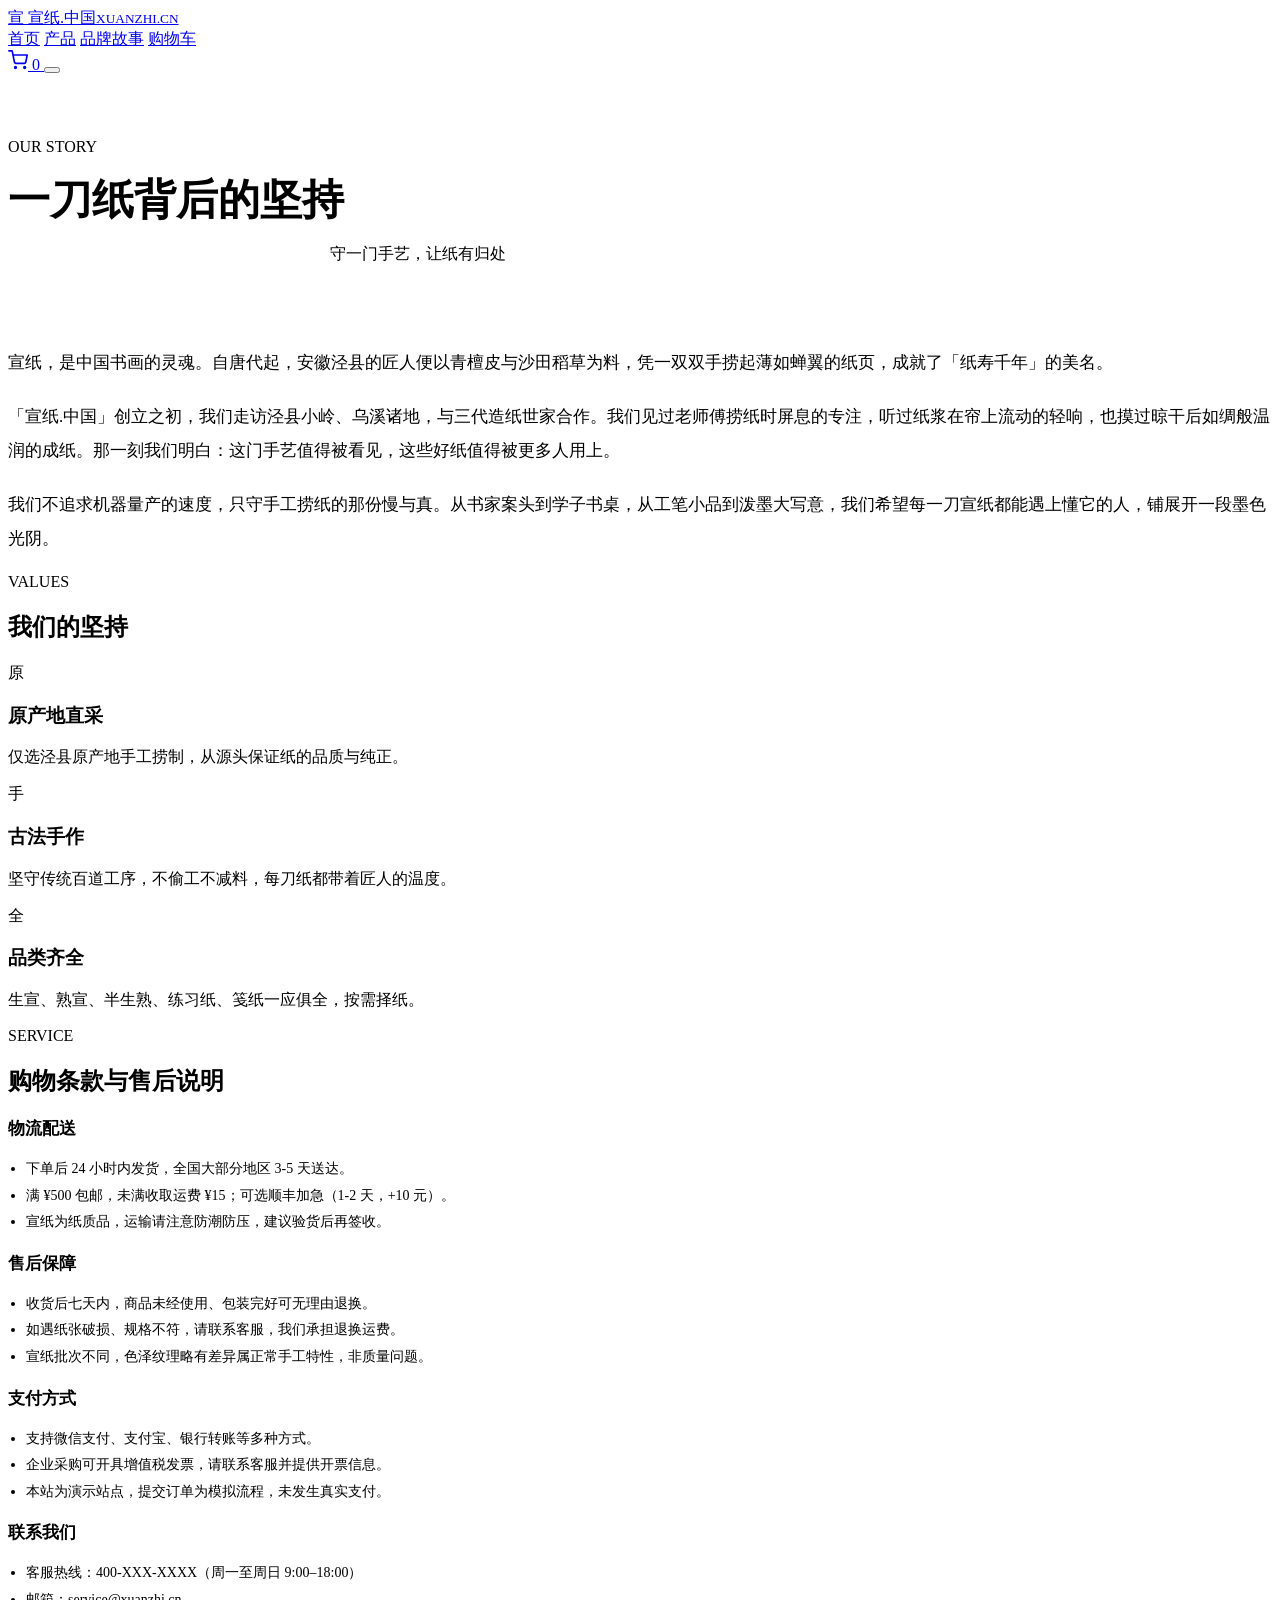
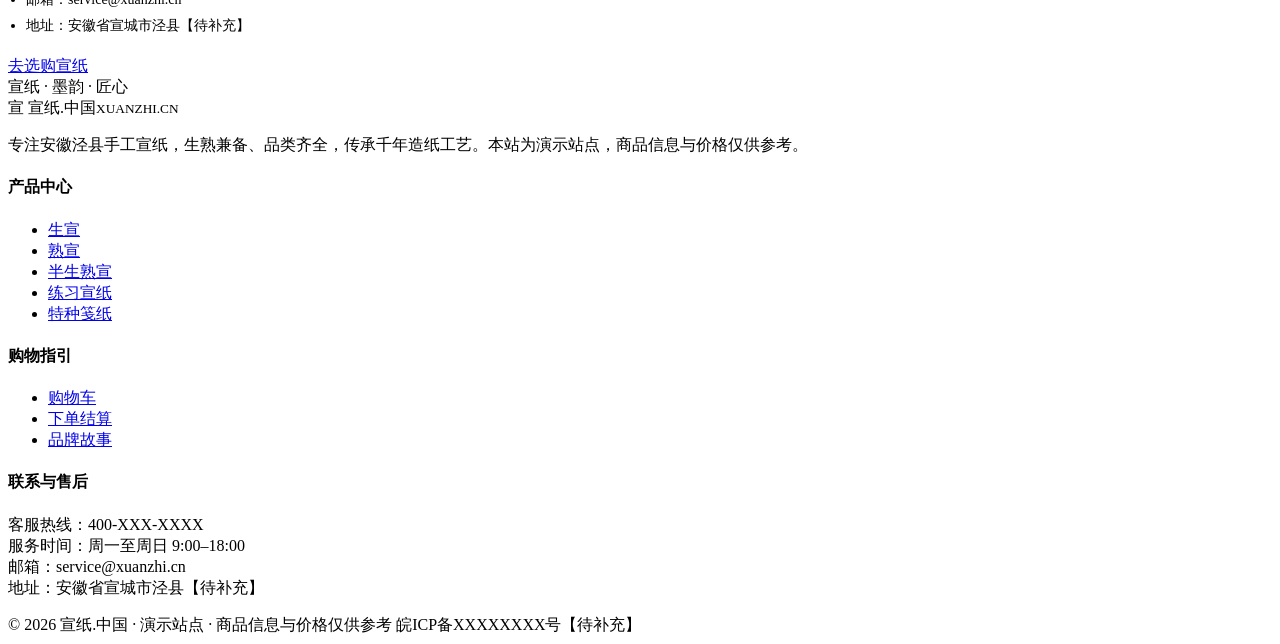
==== about.html @ 1fc40a0f "宣纸.中国：传统中式宣纸电商站点" ====
<!DOCTYPE html>
<html lang="zh-CN">
<head>
  <meta charset="UTF-8">
  <meta name="viewport" content="width=device-width, initial-scale=1.0">
  <title>品牌故事 — 千年纸韵 · 泾县原产 | 宣纸.中国</title>
  <meta name="description" content="宣纸.中国品牌故事：源自安徽泾县千年造纸工艺，守一门手艺，让纸有归处，为书画爱好者与专业书家提供优质手工宣纸。">
  <link rel="icon" href="data:image/svg+xml,%3Csvg xmlns='http://www.w3.org/2000/svg' viewBox='0 0 32 32'%3E%3Crect width='32' height='32' rx='6' fill='%239a2018'/%3E%3Ctext x='16' y='23' font-family='serif' font-size='20' fill='white' text-anchor='middle'%3E宣%3C/text%3E%3C/svg%3E">
  <link rel="stylesheet" href="assets/css/style.css">
  <link rel="stylesheet" href="assets/css/pages.css">
</head>
<body>
  <header class="site-header">
    <div class="wrap nav">
      <a href="index.html" class="brand" aria-label="宣纸.中国 首页">
        <span class="brand__seal">宣</span>
        <span class="brand__name">宣纸.中国<small>XUANZHI.CN</small></span>
      </a>
      <nav class="nav__links" id="navLinks" aria-label="主导航">
        <a href="index.html">首页</a>
        <a href="products.html">产品</a>
        <a href="about.html" class="active">品牌故事</a>
        <a href="cart.html">购物车</a>
      </nav>
      <div class="nav__actions">
        <a href="cart.html" class="cart-btn" aria-label="购物车">
          <svg width="20" height="20" viewBox="0 0 24 24" fill="none" stroke="currentColor" stroke-width="2" stroke-linecap="round" stroke-linejoin="round"><circle cx="9" cy="21" r="1"/><circle cx="20" cy="21" r="1"/><path d="M1 1h4l2.68 13.39a2 2 0 0 0 2 1.61h9.72a2 2 0 0 0 2-1.61L23 6H6"/></svg>
          <span class="cart-count" data-cart-count data-zero="true">0</span>
        </a>
        <button class="nav-toggle" id="navToggle" aria-label="展开菜单" aria-expanded="false"><span></span><span></span><span></span></button>
      </div>
    </div>
  </header>

  <main>
    <!-- Hero -->
    <section class="hero" style="padding:64px 0;">
      <div class="wrap">
        <div class="center">
          <span class="eyebrow">OUR STORY</span>
          <h1 style="font-size:clamp(28px,4vw,42px);margin:16px 0;">一刀纸背后的<span class="accent">坚持</span></h1>
          <p class="muted" style="max-width:620px;margin:0 auto;">守一门手艺，让纸有归处</p>
        </div>
      </div>
    </section>

    <!-- 品牌叙事 -->
    <section class="section">
      <div class="wrap-narrow">
        <div class="rv">
          <p style="font-size:17px;line-height:2;color:var(--ink);">宣纸，是中国书画的灵魂。自唐代起，安徽泾县的匠人便以青檀皮与沙田稻草为料，凭一双双手捞起薄如蝉翼的纸页，成就了「纸寿千年」的美名。</p>
          <p style="font-size:17px;line-height:2;color:var(--ink);margin-top:20px;">「宣纸.中国」创立之初，我们走访泾县小岭、乌溪诸地，与三代造纸世家合作。我们见过老师傅捞纸时屏息的专注，听过纸浆在帘上流动的轻响，也摸过晾干后如绸般温润的成纸。那一刻我们明白：这门手艺值得被看见，这些好纸值得被更多人用上。</p>
          <p style="font-size:17px;line-height:2;color:var(--ink);margin-top:20px;">我们不追求机器量产的速度，只守手工捞纸的那份慢与真。从书家案头到学子书桌，从工笔小品到泼墨大写意，我们希望每一刀宣纸都能遇上懂它的人，铺展开一段墨色光阴。</p>
        </div>
      </div>
    </section>

    <!-- 价值主张 -->
    <section class="section section--alt">
      <div class="wrap">
        <div class="sec-head rv">
          <div class="eyebrow">VALUES</div>
          <h2>我们的坚持</h2>
        </div>
        <div class="culture-grid">
          <div class="culture-card rv">
            <div class="culture-card__icon">原</div>
            <h3>原产地直采</h3>
            <p>仅选泾县原产地手工捞制，从源头保证纸的品质与纯正。</p>
          </div>
          <div class="culture-card rv">
            <div class="culture-card__icon">手</div>
            <h3>古法手作</h3>
            <p>坚守传统百道工序，不偷工不减料，每刀纸都带着匠人的温度。</p>
          </div>
          <div class="culture-card rv">
            <div class="culture-card__icon">全</div>
            <h3>品类齐全</h3>
            <p>生宣、熟宣、半生熟、练习纸、笺纸一应俱全，按需择纸。</p>
          </div>
        </div>
      </div>
    </section>

    <!-- 购物条款与售后说明 -->
    <section class="section">
      <div class="wrap">
        <div class="sec-head rv">
          <div class="eyebrow">SERVICE</div>
          <h2>购物条款与售后说明</h2>
        </div>
        <div class="grid" style="grid-template-columns:1fr 1fr;">
          <div class="checkout-section rv">
            <h2 style="font-size:17px;">物流配送</h2>
            <ul style="padding-left:18px;">
              <li style="list-style:disc;font-size:14px;line-height:1.9;">下单后 24 小时内发货，全国大部分地区 3-5 天送达。</li>
              <li style="list-style:disc;font-size:14px;line-height:1.9;">满 ¥500 包邮，未满收取运费 ¥15；可选顺丰加急（1-2 天，+10 元）。</li>
              <li style="list-style:disc;font-size:14px;line-height:1.9;">宣纸为纸质品，运输请注意防潮防压，建议验货后再签收。</li>
            </ul>
          </div>
          <div class="checkout-section rv">
            <h2 style="font-size:17px;">售后保障</h2>
            <ul style="padding-left:18px;">
              <li style="list-style:disc;font-size:14px;line-height:1.9;">收货后七天内，商品未经使用、包装完好可无理由退换。</li>
              <li style="list-style:disc;font-size:14px;line-height:1.9;">如遇纸张破损、规格不符，请联系客服，我们承担退换运费。</li>
              <li style="list-style:disc;font-size:14px;line-height:1.9;">宣纸批次不同，色泽纹理略有差异属正常手工特性，非质量问题。</li>
            </ul>
          </div>
          <div class="checkout-section rv">
            <h2 style="font-size:17px;">支付方式</h2>
            <ul style="padding-left:18px;">
              <li style="list-style:disc;font-size:14px;line-height:1.9;">支持微信支付、支付宝、银行转账等多种方式。</li>
              <li style="list-style:disc;font-size:14px;line-height:1.9;">企业采购可开具增值税发票，请联系客服并提供开票信息。</li>
              <li style="list-style:disc;font-size:14px;line-height:1.9;">本站为演示站点，提交订单为模拟流程，未发生真实支付。</li>
            </ul>
          </div>
          <div class="checkout-section rv">
            <h2 style="font-size:17px;">联系我们</h2>
            <ul style="padding-left:18px;">
              <li style="list-style:disc;font-size:14px;line-height:1.9;">客服热线：400-XXX-XXXX（周一至周日 9:00–18:00）</li>
              <li style="list-style:disc;font-size:14px;line-height:1.9;">邮箱：service@xuanzhi.cn</li>
              <li style="list-style:disc;font-size:14px;line-height:1.9;">地址：安徽省宣城市泾县【待补充】</li>
            </ul>
          </div>
        </div>
        <div class="text-center mt-32">
          <a href="products.html" class="btn btn--primary btn--lg">去选购宣纸</a>
        </div>
      </div>
    </section>
  </main>

  <footer class="site-footer">
    <div class="wrap">
      <div class="footer-rule"><span>宣纸 · 墨韵 · 匠心</span></div>
      <div class="footer-grid">
        <div class="footer-brand">
          <div class="brand">
            <span class="brand__seal">宣</span>
            <span class="brand__name">宣纸.中国<small>XUANZHI.CN</small></span>
          </div>
          <p>专注安徽泾县手工宣纸，生熟兼备、品类齐全，传承千年造纸工艺。本站为演示站点，商品信息与价格仅供参考。</p>
        </div>
        <div class="footer-col">
          <h4>产品中心</h4>
          <ul>
            <li><a href="products.html?cat=sheng">生宣</a></li>
            <li><a href="products.html?cat=shu">熟宣</a></li>
            <li><a href="products.html?cat=bansheng">半生熟宣</a></li>
            <li><a href="products.html?cat=lianxi">练习宣纸</a></li>
            <li><a href="products.html?cat=jian">特种笺纸</a></li>
          </ul>
        </div>
        <div class="footer-col">
          <h4>购物指引</h4>
          <ul>
            <li><a href="cart.html">购物车</a></li>
            <li><a href="checkout.html">下单结算</a></li>
            <li><a href="about.html">品牌故事</a></li>
          </ul>
        </div>
        <div class="footer-col">
          <h4>联系与售后</h4>
          <p>客服热线：400-XXX-XXXX<br>服务时间：周一至周日 9:00–18:00<br>邮箱：service@xuanzhi.cn<br>地址：安徽省宣城市泾县【待补充】</p>
        </div>
      </div>
      <div class="footer-bottom">
        <span>© 2026 宣纸.中国 · 演示站点 · 商品信息与价格仅供参考</span>
        <span class="seal-footer">皖ICP备XXXXXXXX号【待补充】</span>
      </div>
    </div>
  </footer>

  <script src="assets/js/data.js"></script>
  <script src="assets/js/cart.js"></script>
  <script src="assets/js/app.js"></script>
</body>
</html>
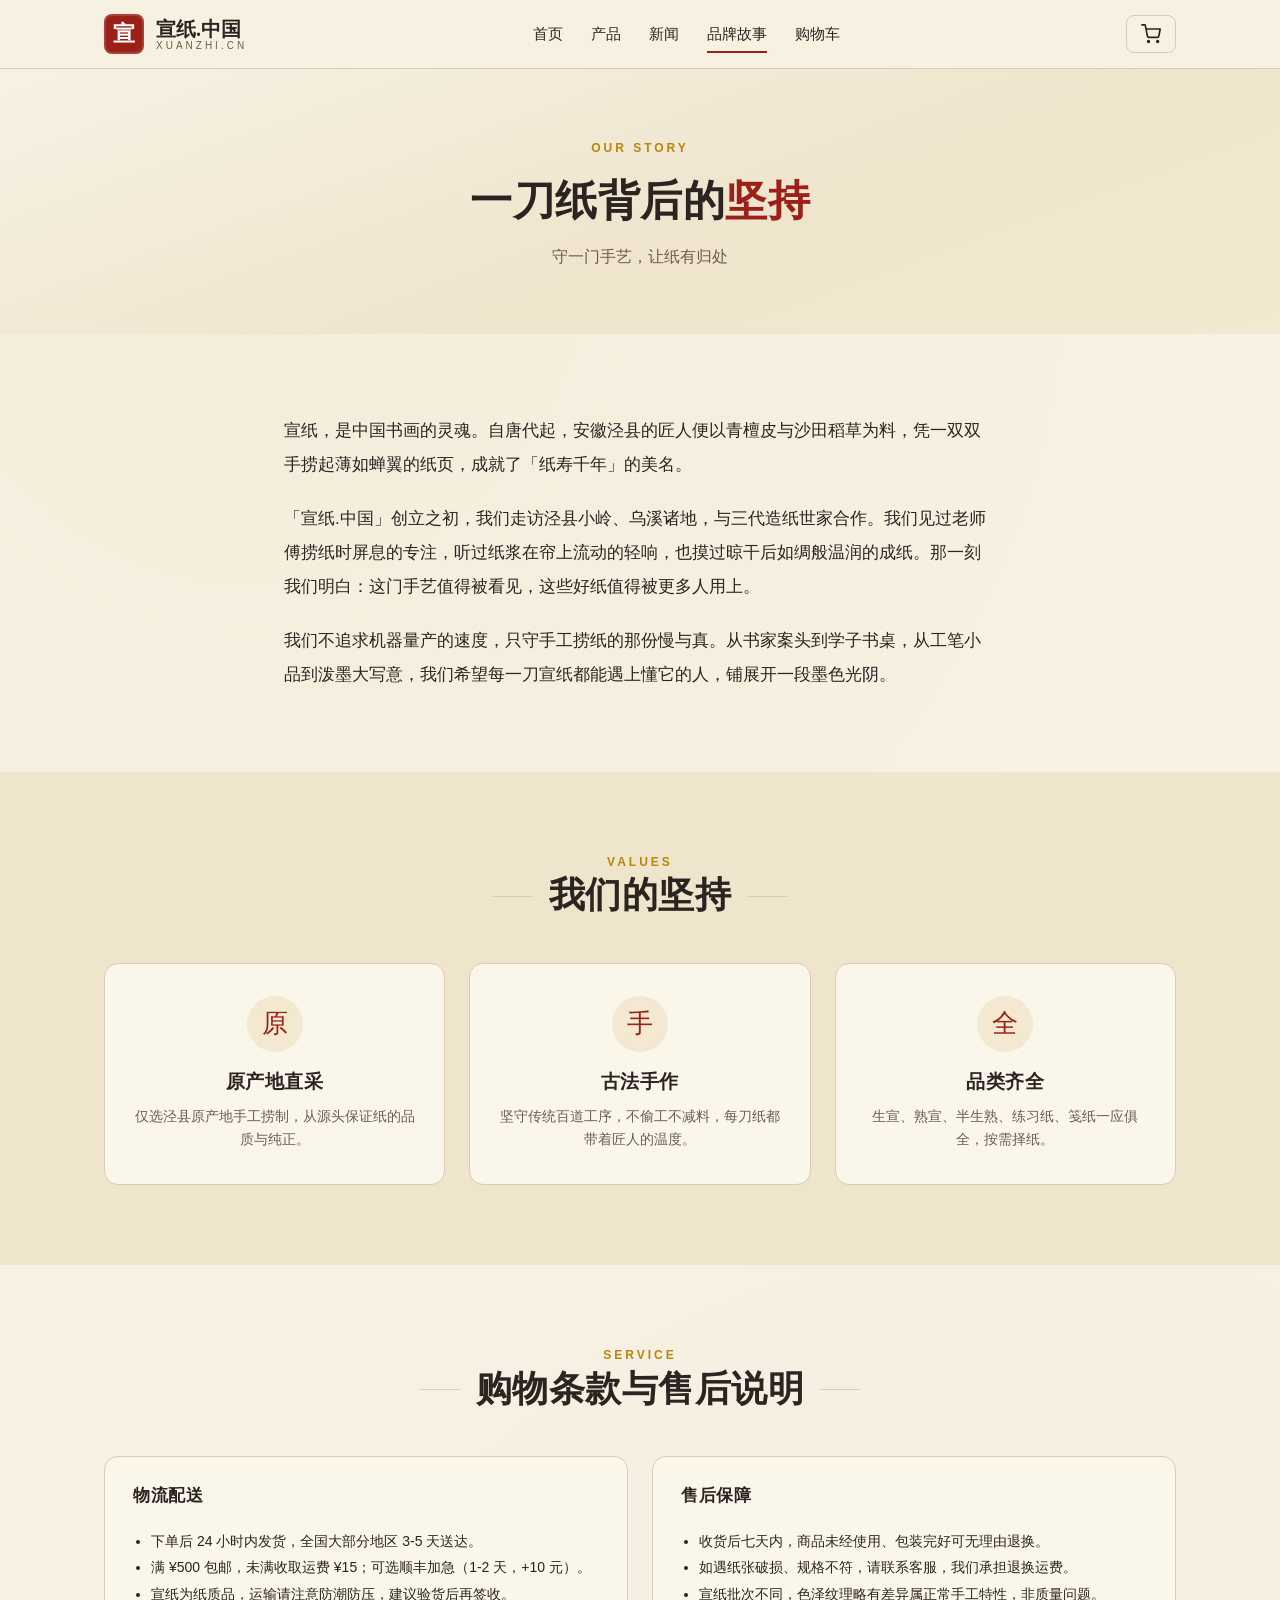
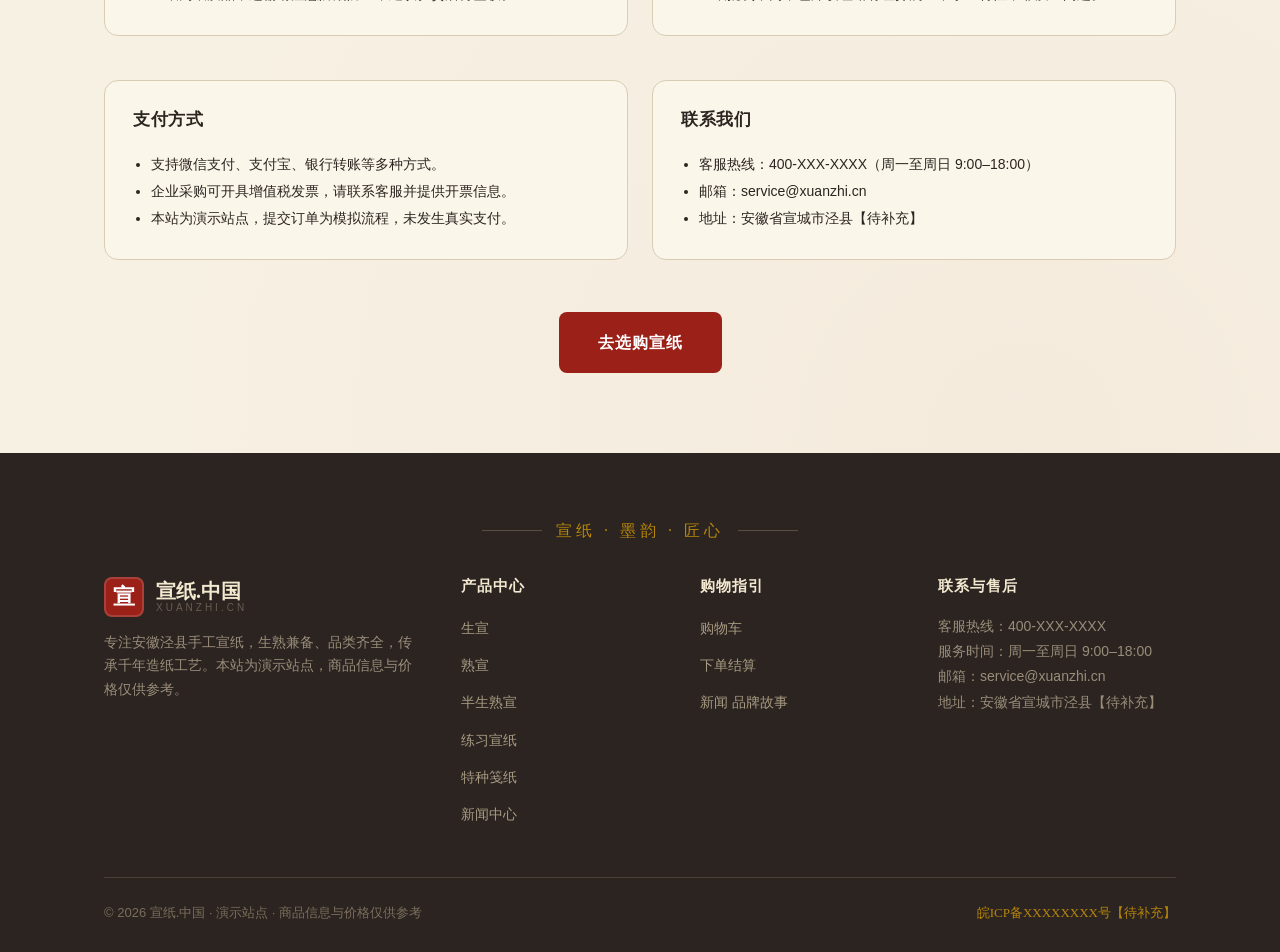
==== commit c71bd6e8: "宣纸.中国：传统中式宣纸电商站点" ====
--- a/about.html
+++ b/about.html
@@ -1,178 +1,181 @@
-<!DOCTYPE html>
-<html lang="zh-CN">
-<head>
-  <meta charset="UTF-8">
-  <meta name="viewport" content="width=device-width, initial-scale=1.0">
-  <title>品牌故事 — 千年纸韵 · 泾县原产 | 宣纸.中国</title>
-  <meta name="description" content="宣纸.中国品牌故事：源自安徽泾县千年造纸工艺，守一门手艺，让纸有归处，为书画爱好者与专业书家提供优质手工宣纸。">
-  <link rel="icon" href="data:image/svg+xml,%3Csvg xmlns='http://www.w3.org/2000/svg' viewBox='0 0 32 32'%3E%3Crect width='32' height='32' rx='6' fill='%239a2018'/%3E%3Ctext x='16' y='23' font-family='serif' font-size='20' fill='white' text-anchor='middle'%3E宣%3C/text%3E%3C/svg%3E">
-  <link rel="stylesheet" href="assets/css/style.css">
-  <link rel="stylesheet" href="assets/css/pages.css">
-</head>
-<body>
-  <header class="site-header">
-    <div class="wrap nav">
-      <a href="index.html" class="brand" aria-label="宣纸.中国 首页">
-        <span class="brand__seal">宣</span>
-        <span class="brand__name">宣纸.中国<small>XUANZHI.CN</small></span>
-      </a>
-      <nav class="nav__links" id="navLinks" aria-label="主导航">
-        <a href="index.html">首页</a>
-        <a href="products.html">产品</a>
-        <a href="about.html" class="active">品牌故事</a>
-        <a href="cart.html">购物车</a>
-      </nav>
-      <div class="nav__actions">
-        <a href="cart.html" class="cart-btn" aria-label="购物车">
-          <svg width="20" height="20" viewBox="0 0 24 24" fill="none" stroke="currentColor" stroke-width="2" stroke-linecap="round" stroke-linejoin="round"><circle cx="9" cy="21" r="1"/><circle cx="20" cy="21" r="1"/><path d="M1 1h4l2.68 13.39a2 2 0 0 0 2 1.61h9.72a2 2 0 0 0 2-1.61L23 6H6"/></svg>
-          <span class="cart-count" data-cart-count data-zero="true">0</span>
-        </a>
-        <button class="nav-toggle" id="navToggle" aria-label="展开菜单" aria-expanded="false"><span></span><span></span><span></span></button>
-      </div>
-    </div>
-  </header>
-
-  <main>
-    <!-- Hero -->
-    <section class="hero" style="padding:64px 0;">
-      <div class="wrap">
-        <div class="center">
-          <span class="eyebrow">OUR STORY</span>
-          <h1 style="font-size:clamp(28px,4vw,42px);margin:16px 0;">一刀纸背后的<span class="accent">坚持</span></h1>
-          <p class="muted" style="max-width:620px;margin:0 auto;">守一门手艺，让纸有归处</p>
-        </div>
-      </div>
-    </section>
-
-    <!-- 品牌叙事 -->
-    <section class="section">
-      <div class="wrap-narrow">
-        <div class="rv">
-          <p style="font-size:17px;line-height:2;color:var(--ink);">宣纸，是中国书画的灵魂。自唐代起，安徽泾县的匠人便以青檀皮与沙田稻草为料，凭一双双手捞起薄如蝉翼的纸页，成就了「纸寿千年」的美名。</p>
-          <p style="font-size:17px;line-height:2;color:var(--ink);margin-top:20px;">「宣纸.中国」创立之初，我们走访泾县小岭、乌溪诸地，与三代造纸世家合作。我们见过老师傅捞纸时屏息的专注，听过纸浆在帘上流动的轻响，也摸过晾干后如绸般温润的成纸。那一刻我们明白：这门手艺值得被看见，这些好纸值得被更多人用上。</p>
-          <p style="font-size:17px;line-height:2;color:var(--ink);margin-top:20px;">我们不追求机器量产的速度，只守手工捞纸的那份慢与真。从书家案头到学子书桌，从工笔小品到泼墨大写意，我们希望每一刀宣纸都能遇上懂它的人，铺展开一段墨色光阴。</p>
-        </div>
-      </div>
-    </section>
-
-    <!-- 价值主张 -->
-    <section class="section section--alt">
-      <div class="wrap">
-        <div class="sec-head rv">
-          <div class="eyebrow">VALUES</div>
-          <h2>我们的坚持</h2>
-        </div>
-        <div class="culture-grid">
-          <div class="culture-card rv">
-            <div class="culture-card__icon">原</div>
-            <h3>原产地直采</h3>
-            <p>仅选泾县原产地手工捞制，从源头保证纸的品质与纯正。</p>
-          </div>
-          <div class="culture-card rv">
-            <div class="culture-card__icon">手</div>
-            <h3>古法手作</h3>
-            <p>坚守传统百道工序，不偷工不减料，每刀纸都带着匠人的温度。</p>
-          </div>
-          <div class="culture-card rv">
-            <div class="culture-card__icon">全</div>
-            <h3>品类齐全</h3>
-            <p>生宣、熟宣、半生熟、练习纸、笺纸一应俱全，按需择纸。</p>
-          </div>
-        </div>
-      </div>
-    </section>
-
-    <!-- 购物条款与售后说明 -->
-    <section class="section">
-      <div class="wrap">
-        <div class="sec-head rv">
-          <div class="eyebrow">SERVICE</div>
-          <h2>购物条款与售后说明</h2>
-        </div>
-        <div class="grid" style="grid-template-columns:1fr 1fr;">
-          <div class="checkout-section rv">
-            <h2 style="font-size:17px;">物流配送</h2>
-            <ul style="padding-left:18px;">
-              <li style="list-style:disc;font-size:14px;line-height:1.9;">下单后 24 小时内发货，全国大部分地区 3-5 天送达。</li>
-              <li style="list-style:disc;font-size:14px;line-height:1.9;">满 ¥500 包邮，未满收取运费 ¥15；可选顺丰加急（1-2 天，+10 元）。</li>
-              <li style="list-style:disc;font-size:14px;line-height:1.9;">宣纸为纸质品，运输请注意防潮防压，建议验货后再签收。</li>
-            </ul>
-          </div>
-          <div class="checkout-section rv">
-            <h2 style="font-size:17px;">售后保障</h2>
-            <ul style="padding-left:18px;">
-              <li style="list-style:disc;font-size:14px;line-height:1.9;">收货后七天内，商品未经使用、包装完好可无理由退换。</li>
-              <li style="list-style:disc;font-size:14px;line-height:1.9;">如遇纸张破损、规格不符，请联系客服，我们承担退换运费。</li>
-              <li style="list-style:disc;font-size:14px;line-height:1.9;">宣纸批次不同，色泽纹理略有差异属正常手工特性，非质量问题。</li>
-            </ul>
-          </div>
-          <div class="checkout-section rv">
-            <h2 style="font-size:17px;">支付方式</h2>
-            <ul style="padding-left:18px;">
-              <li style="list-style:disc;font-size:14px;line-height:1.9;">支持微信支付、支付宝、银行转账等多种方式。</li>
-              <li style="list-style:disc;font-size:14px;line-height:1.9;">企业采购可开具增值税发票，请联系客服并提供开票信息。</li>
-              <li style="list-style:disc;font-size:14px;line-height:1.9;">本站为演示站点，提交订单为模拟流程，未发生真实支付。</li>
-            </ul>
-          </div>
-          <div class="checkout-section rv">
-            <h2 style="font-size:17px;">联系我们</h2>
-            <ul style="padding-left:18px;">
-              <li style="list-style:disc;font-size:14px;line-height:1.9;">客服热线：400-XXX-XXXX（周一至周日 9:00–18:00）</li>
-              <li style="list-style:disc;font-size:14px;line-height:1.9;">邮箱：service@xuanzhi.cn</li>
-              <li style="list-style:disc;font-size:14px;line-height:1.9;">地址：安徽省宣城市泾县【待补充】</li>
-            </ul>
-          </div>
-        </div>
-        <div class="text-center mt-32">
-          <a href="products.html" class="btn btn--primary btn--lg">去选购宣纸</a>
-        </div>
-      </div>
-    </section>
-  </main>
-
-  <footer class="site-footer">
-    <div class="wrap">
-      <div class="footer-rule"><span>宣纸 · 墨韵 · 匠心</span></div>
-      <div class="footer-grid">
-        <div class="footer-brand">
-          <div class="brand">
-            <span class="brand__seal">宣</span>
-            <span class="brand__name">宣纸.中国<small>XUANZHI.CN</small></span>
-          </div>
-          <p>专注安徽泾县手工宣纸，生熟兼备、品类齐全，传承千年造纸工艺。本站为演示站点，商品信息与价格仅供参考。</p>
-        </div>
-        <div class="footer-col">
-          <h4>产品中心</h4>
-          <ul>
-            <li><a href="products.html?cat=sheng">生宣</a></li>
-            <li><a href="products.html?cat=shu">熟宣</a></li>
-            <li><a href="products.html?cat=bansheng">半生熟宣</a></li>
-            <li><a href="products.html?cat=lianxi">练习宣纸</a></li>
-            <li><a href="products.html?cat=jian">特种笺纸</a></li>
-          </ul>
-        </div>
-        <div class="footer-col">
-          <h4>购物指引</h4>
-          <ul>
-            <li><a href="cart.html">购物车</a></li>
-            <li><a href="checkout.html">下单结算</a></li>
-            <li><a href="about.html">品牌故事</a></li>
-          </ul>
-        </div>
-        <div class="footer-col">
-          <h4>联系与售后</h4>
-          <p>客服热线：400-XXX-XXXX<br>服务时间：周一至周日 9:00–18:00<br>邮箱：service@xuanzhi.cn<br>地址：安徽省宣城市泾县【待补充】</p>
-        </div>
-      </div>
-      <div class="footer-bottom">
-        <span>© 2026 宣纸.中国 · 演示站点 · 商品信息与价格仅供参考</span>
-        <span class="seal-footer">皖ICP备XXXXXXXX号【待补充】</span>
-      </div>
-    </div>
-  </footer>
-
-  <script src="assets/js/data.js"></script>
-  <script src="assets/js/cart.js"></script>
-  <script src="assets/js/app.js"></script>
-</body>
-</html>
+<!DOCTYPE html>
+<html lang="zh-CN">
+<head>
+  <meta charset="UTF-8">
+  <meta name="viewport" content="width=device-width, initial-scale=1.0">
+  <title>品牌故事 — 千年纸韵 · 泾县原产 | 宣纸.中国</title>
+  <meta name="description" content="宣纸.中国品牌故事：源自安徽泾县千年造纸工艺，守一门手艺，让纸有归处，为书画爱好者与专业书家提供优质手工宣纸。">
+  <link rel="icon" href="data:image/svg+xml,%3Csvg xmlns='http://www.w3.org/2000/svg' viewBox='0 0 32 32'%3E%3Crect width='32' height='32' rx='6' fill='%239a2018'/%3E%3Ctext x='16' y='23' font-family='serif' font-size='20' fill='white' text-anchor='middle'%3E宣%3C/text%3E%3C/svg%3E">
+  <link rel="stylesheet" href="assets/css/style.css">
+  <link rel="stylesheet" href="assets/css/pages.css">
+</head>
+<body>
+  <header class="site-header">
+    <div class="wrap nav">
+      <a href="index.html" class="brand" aria-label="宣纸.中国 首页">
+        <span class="brand__seal">宣</span>
+        <span class="brand__name">宣纸.中国<small>XUANZHI.CN</small></span>
+      </a>
+      <nav class="nav__links" id="navLinks" aria-label="主导航">
+        <a href="index.html">首页</a>
+        <a href="products.html">产品</a>
+        <a href="news.html">新闻</a>
+        <a href="about.html" class="active">品牌故事</a>
+        <a href="cart.html">购物车</a>
+      </nav>
+      <div class="nav__actions">
+        <a href="cart.html" class="cart-btn" aria-label="购物车">
+          <svg width="20" height="20" viewBox="0 0 24 24" fill="none" stroke="currentColor" stroke-width="2" stroke-linecap="round" stroke-linejoin="round"><circle cx="9" cy="21" r="1"/><circle cx="20" cy="21" r="1"/><path d="M1 1h4l2.68 13.39a2 2 0 0 0 2 1.61h9.72a2 2 0 0 0 2-1.61L23 6H6"/></svg>
+          <span class="cart-count" data-cart-count data-zero="true">0</span>
+        </a>
+        <button class="nav-toggle" id="navToggle" aria-label="展开菜单" aria-expanded="false"><span></span><span></span><span></span></button>
+      </div>
+    </div>
+  </header>
+
+  <main>
+    <!-- Hero -->
+    <section class="hero" style="padding:64px 0;">
+      <div class="wrap">
+        <div class="center">
+          <span class="eyebrow">OUR STORY</span>
+          <h1 style="font-size:clamp(28px,4vw,42px);margin:16px 0;">一刀纸背后的<span class="accent">坚持</span></h1>
+          <p class="muted" style="max-width:620px;margin:0 auto;">守一门手艺，让纸有归处</p>
+        </div>
+      </div>
+    </section>
+
+    <!-- 品牌叙事 -->
+    <section class="section">
+      <div class="wrap-narrow">
+        <div class="rv">
+          <p style="font-size:17px;line-height:2;color:var(--ink);">宣纸，是中国书画的灵魂。自唐代起，安徽泾县的匠人便以青檀皮与沙田稻草为料，凭一双双手捞起薄如蝉翼的纸页，成就了「纸寿千年」的美名。</p>
+          <p style="font-size:17px;line-height:2;color:var(--ink);margin-top:20px;">「宣纸.中国」创立之初，我们走访泾县小岭、乌溪诸地，与三代造纸世家合作。我们见过老师傅捞纸时屏息的专注，听过纸浆在帘上流动的轻响，也摸过晾干后如绸般温润的成纸。那一刻我们明白：这门手艺值得被看见，这些好纸值得被更多人用上。</p>
+          <p style="font-size:17px;line-height:2;color:var(--ink);margin-top:20px;">我们不追求机器量产的速度，只守手工捞纸的那份慢与真。从书家案头到学子书桌，从工笔小品到泼墨大写意，我们希望每一刀宣纸都能遇上懂它的人，铺展开一段墨色光阴。</p>
+        </div>
+      </div>
+    </section>
+
+    <!-- 价值主张 -->
+    <section class="section section--alt">
+      <div class="wrap">
+        <div class="sec-head rv">
+          <div class="eyebrow">VALUES</div>
+          <h2>我们的坚持</h2>
+        </div>
+        <div class="culture-grid">
+          <div class="culture-card rv">
+            <div class="culture-card__icon">原</div>
+            <h3>原产地直采</h3>
+            <p>仅选泾县原产地手工捞制，从源头保证纸的品质与纯正。</p>
+          </div>
+          <div class="culture-card rv">
+            <div class="culture-card__icon">手</div>
+            <h3>古法手作</h3>
+            <p>坚守传统百道工序，不偷工不减料，每刀纸都带着匠人的温度。</p>
+          </div>
+          <div class="culture-card rv">
+            <div class="culture-card__icon">全</div>
+            <h3>品类齐全</h3>
+            <p>生宣、熟宣、半生熟、练习纸、笺纸一应俱全，按需择纸。</p>
+          </div>
+        </div>
+      </div>
+    </section>
+
+    <!-- 购物条款与售后说明 -->
+    <section class="section">
+      <div class="wrap">
+        <div class="sec-head rv">
+          <div class="eyebrow">SERVICE</div>
+          <h2>购物条款与售后说明</h2>
+        </div>
+        <div class="grid" style="grid-template-columns:1fr 1fr;">
+          <div class="checkout-section rv">
+            <h2 style="font-size:17px;">物流配送</h2>
+            <ul style="padding-left:18px;">
+              <li style="list-style:disc;font-size:14px;line-height:1.9;">下单后 24 小时内发货，全国大部分地区 3-5 天送达。</li>
+              <li style="list-style:disc;font-size:14px;line-height:1.9;">满 ¥500 包邮，未满收取运费 ¥15；可选顺丰加急（1-2 天，+10 元）。</li>
+              <li style="list-style:disc;font-size:14px;line-height:1.9;">宣纸为纸质品，运输请注意防潮防压，建议验货后再签收。</li>
+            </ul>
+          </div>
+          <div class="checkout-section rv">
+            <h2 style="font-size:17px;">售后保障</h2>
+            <ul style="padding-left:18px;">
+              <li style="list-style:disc;font-size:14px;line-height:1.9;">收货后七天内，商品未经使用、包装完好可无理由退换。</li>
+              <li style="list-style:disc;font-size:14px;line-height:1.9;">如遇纸张破损、规格不符，请联系客服，我们承担退换运费。</li>
+              <li style="list-style:disc;font-size:14px;line-height:1.9;">宣纸批次不同，色泽纹理略有差异属正常手工特性，非质量问题。</li>
+            </ul>
+          </div>
+          <div class="checkout-section rv">
+            <h2 style="font-size:17px;">支付方式</h2>
+            <ul style="padding-left:18px;">
+              <li style="list-style:disc;font-size:14px;line-height:1.9;">支持微信支付、支付宝、银行转账等多种方式。</li>
+              <li style="list-style:disc;font-size:14px;line-height:1.9;">企业采购可开具增值税发票，请联系客服并提供开票信息。</li>
+              <li style="list-style:disc;font-size:14px;line-height:1.9;">本站为演示站点，提交订单为模拟流程，未发生真实支付。</li>
+            </ul>
+          </div>
+          <div class="checkout-section rv">
+            <h2 style="font-size:17px;">联系我们</h2>
+            <ul style="padding-left:18px;">
+              <li style="list-style:disc;font-size:14px;line-height:1.9;">客服热线：400-XXX-XXXX（周一至周日 9:00–18:00）</li>
+              <li style="list-style:disc;font-size:14px;line-height:1.9;">邮箱：service@xuanzhi.cn</li>
+              <li style="list-style:disc;font-size:14px;line-height:1.9;">地址：安徽省宣城市泾县【待补充】</li>
+            </ul>
+          </div>
+        </div>
+        <div class="text-center mt-32">
+          <a href="products.html" class="btn btn--primary btn--lg">去选购宣纸</a>
+        </div>
+      </div>
+    </section>
+  </main>
+
+  <footer class="site-footer">
+    <div class="wrap">
+      <div class="footer-rule"><span>宣纸 · 墨韵 · 匠心</span></div>
+      <div class="footer-grid">
+        <div class="footer-brand">
+          <div class="brand">
+            <span class="brand__seal">宣</span>
+            <span class="brand__name">宣纸.中国<small>XUANZHI.CN</small></span>
+          </div>
+          <p>专注安徽泾县手工宣纸，生熟兼备、品类齐全，传承千年造纸工艺。本站为演示站点，商品信息与价格仅供参考。</p>
+        </div>
+        <div class="footer-col">
+          <h4>产品中心</h4>
+          <ul>
+            <li><a href="products.html?cat=sheng">生宣</a></li>
+            <li><a href="products.html?cat=shu">熟宣</a></li>
+            <li><a href="products.html?cat=bansheng">半生熟宣</a></li>
+            <li><a href="products.html?cat=lianxi">练习宣纸</a></li>
+            <li><a href="products.html?cat=jian">特种笺纸</a></li>
+            <li><a href="news.html">新闻中心</a></li>
+          </ul>
+        </div>
+        <div class="footer-col">
+          <h4>购物指引</h4>
+          <ul>
+            <li><a href="cart.html">购物车</a></li>
+            <li><a href="checkout.html">下单结算</a></li>
+            <li><a href="news.html">新闻</a>
+        <a href="about.html">品牌故事</a></li>
+          </ul>
+        </div>
+        <div class="footer-col">
+          <h4>联系与售后</h4>
+          <p>客服热线：400-XXX-XXXX<br>服务时间：周一至周日 9:00–18:00<br>邮箱：service@xuanzhi.cn<br>地址：安徽省宣城市泾县【待补充】</p>
+        </div>
+      </div>
+      <div class="footer-bottom">
+        <span>© 2026 宣纸.中国 · 演示站点 · 商品信息与价格仅供参考</span>
+        <span class="seal-footer">皖ICP备XXXXXXXX号【待补充】</span>
+      </div>
+    </div>
+  </footer>
+
+  <script src="assets/js/data.js"></script>
+  <script src="assets/js/cart.js"></script>
+  <script src="assets/js/app.js"></script>
+</body>
+</html>
--- a/assets/css/style.css
+++ b/assets/css/style.css
@@ -0,0 +1,271 @@
+/* ============================================================
+   宣纸.中国 — 传统中式设计系统
+   配色：宣纸底 · 印泥红 · 墨色 · 赭金点缀
+   字体：宋体标题（serif）+ 黑体正文（sans）
+   零外部依赖，离线可用
+   ============================================================ */
+
+/* ---------- 1. 设计令牌 ---------- */
+:root{
+  /* 色彩 —— 8 令牌体系 */
+  --primary:    #9a2018;   /* 印泥红：按钮、强调、锚点 */
+  --primary-d:  #7a1812;   /* 深印红：悬浮/标题装饰 */
+  --accent:     #b8860b;   /* 赭金：点缀、徽章、数字 */
+  --tint:       #f3e8d0;   /* 宣纸暖底：卡片填充 */
+  --ink:        #2b2420;   /* 墨色：主文本 */
+  --sub:        #6b5d52;   /* 赭灰：次级文本 */
+  --line:       #d8ccb4;   /* 米黄：分隔线/描边 */
+  --bg:         #f7f1e3;   /* 宣纸主背景 */
+  --bg-2:       #efe4cc;   /* 交替区块背景 */
+  --paper:      #fbf6ea;   /* 最浅纸色 */
+  --success:    #4a7c3f;   /* 墨绿：成功提示 */
+  --danger:     #9a2018;
+
+  /* 圆角 */
+  --r-card:14px; --r-lg:18px; --r-btn:8px; --r-badge:20px; --r-input:8px;
+
+  /* 阴影（克制） */
+  --sh-card:0 6px 20px rgba(60,40,15,.08);
+  --sh-lg:0 18px 48px rgba(60,40,15,.12);
+
+  /* 容器 */
+  --wrap:1120px; --wrap-narrow:760px;
+
+  /* 字体栈 */
+  --ff-serif:"Noto Serif SC","Songti SC","STSong","SimSun","Source Han Serif SC",serif;
+  --ff-sans:"Noto Sans SC","PingFang SC","Microsoft YaHei","Helvetica Neue",Inter,sans-serif;
+}
+
+/* ---------- 2. 基础重置 ---------- */
+*,*::before,*::after{box-sizing:border-box;margin:0;padding:0}
+html{-webkit-text-size-adjust:100%;scroll-behavior:smooth}
+body{
+  font-family:var(--ff-sans);
+  font-size:16px; line-height:1.7; color:var(--ink);
+  background:var(--bg);
+  /* 宣纸纹理：极淡的网格 + 暖底 */
+  background-image:
+    radial-gradient(circle at 20% 10%, rgba(184,134,11,.04), transparent 40%),
+    radial-gradient(circle at 80% 80%, rgba(154,32,24,.03), transparent 40%);
+  -webkit-font-smoothing:antialiased;
+  overflow-x:hidden;
+}
+img{max-width:100%;height:auto;display:block}
+a{color:var(--primary);text-decoration:none;transition:color .2s}
+a:hover{color:var(--primary-d)}
+ul,ol{list-style:none}
+button{font-family:inherit;cursor:pointer;border:none;background:none}
+input,select,textarea{font-family:inherit;font-size:15px;color:var(--ink)}
+
+/* 焦点可见 */
+:focus-visible{outline:2px solid var(--accent);outline-offset:2px;border-radius:4px}
+
+/* 标题一律宋体，庄重 */
+h1,h2,h3,h4{font-family:var(--ff-serif);font-weight:700;color:var(--ink);line-height:1.3;letter-spacing:.5px}
+
+/* ---------- 3. 布局 ---------- */
+.wrap{max-width:var(--wrap);margin:0 auto;padding:0 24px}
+.wrap-narrow{max-width:var(--wrap-narrow);margin:0 auto;padding:0 24px}
+.section{padding:80px 0}
+.section-sm{padding:48px 0}
+.section--alt{background:var(--bg-2)}
+.center{text-align:center}
+
+/* 区块标题：印章式装饰 */
+.sec-head{margin-bottom:44px;text-align:center}
+.sec-head h2,.sec-head h1{
+  font-size:clamp(26px,3.6vw,36px);
+  position:relative; display:inline-block;
+}
+.sec-head h2::before,.sec-head h2::after,
+.sec-head h1::before,.sec-head h1::after{
+  content:""; position:absolute; top:50%; width:40px; height:1px;
+  background:var(--line);
+}
+.sec-head h2::before,.sec-head h1::before{left:-56px}
+.sec-head h2::after,.sec-head h1::after{right:-56px}
+.sec-head p{margin-top:14px;color:var(--sub);font-size:15px}
+.eyebrow{
+  font-family:var(--ff-sans); font-size:12px; letter-spacing:3px;
+  text-transform:uppercase; color:var(--accent); font-weight:600;
+}
+
+/* ---------- 4. 按钮 ---------- */
+.btn{
+  display:inline-flex;align-items:center;justify-content:center;gap:8px;
+  padding:13px 28px;border-radius:var(--r-btn);
+  font-size:15px;font-weight:600;letter-spacing:1px;
+  transition:all .2s; border:1.5px solid transparent;
+  min-height:48px;
+}
+.btn--primary{background:var(--primary);color:#fff}
+.btn--primary:hover{background:var(--primary-d);color:#fff;transform:translateY(-1px);box-shadow:var(--sh-card)}
+.btn--outline{background:transparent;color:var(--primary);border-color:var(--primary)}
+.btn--outline:hover{background:var(--primary);color:#fff}
+.btn--ghost{background:transparent;color:var(--ink);border-color:var(--line)}
+.btn--ghost:hover{border-color:var(--ink);color:var(--ink)}
+.btn--lg{padding:16px 38px;font-size:16px}
+.btn--sm{padding:8px 18px;font-size:13px;min-height:38px}
+.btn--block{display:flex;width:100%}
+.btn[disabled]{opacity:.5;cursor:not-allowed}
+
+/* ---------- 5. 顶部导航 ---------- */
+.site-header{
+  position:sticky;top:0;z-index:100;
+  background:rgba(247,241,227,.92);
+  backdrop-filter:saturate(180%) blur(10px);
+  border-bottom:1px solid var(--line);
+}
+.nav{
+  display:flex;align-items:center;justify-content:space-between;
+  height:68px;gap:20px;
+}
+.brand{display:flex;align-items:center;gap:12px;flex-shrink:0}
+.brand__seal{
+  width:40px;height:40px;border-radius:8px;
+  background:var(--primary);color:#fff;
+  display:flex;align-items:center;justify-content:center;
+  font-family:var(--ff-serif);font-size:22px;font-weight:700;
+  box-shadow:inset 0 0 0 2px rgba(255,255,255,.15);
+}
+.brand__name{font-family:var(--ff-serif);font-size:20px;font-weight:700;color:var(--ink);line-height:1.1}
+.brand__name small{display:block;font-size:10px;letter-spacing:3px;color:var(--sub);font-weight:400;font-family:var(--ff-sans)}
+.nav__links{display:flex;align-items:center;gap:28px}
+.nav__links a{color:var(--ink);font-size:15px;font-weight:500;position:relative;padding:4px 0}
+.nav__links a::after{content:"";position:absolute;left:0;bottom:-2px;width:0;height:2px;background:var(--primary);transition:width .25s}
+.nav__links a:hover::after,.nav__links a.active::after{width:100%}
+.nav__actions{display:flex;align-items:center;gap:16px}
+.cart-btn{
+  position:relative;display:flex;align-items:center;gap:8px;
+  padding:8px 14px;border-radius:var(--r-btn);
+  border:1px solid var(--line);color:var(--ink);font-size:14px;
+  transition:all .2s;
+}
+.cart-btn:hover{border-color:var(--primary);color:var(--primary)}
+.cart-count{
+  position:absolute;top:-6px;right:-6px;
+  min-width:20px;height:20px;padding:0 5px;
+  background:var(--primary);color:#fff;
+  border-radius:10px;font-size:11px;font-weight:700;
+  display:flex;align-items:center;justify-content:center;
+  font-family:var(--ff-sans);
+}
+.cart-count[data-zero="true"]{display:none}
+.nav-toggle{display:none;flex-direction:column;gap:5px;padding:8px}
+.nav-toggle span{width:22px;height:2px;background:var(--ink);transition:.3s}
+
+/* ---------- 6. 卡片 ---------- */
+.card{
+  background:var(--paper);border:1px solid var(--line);
+  border-radius:var(--r-card);overflow:hidden;
+  transition:transform .25s,box-shadow .25s;
+}
+.card:hover{transform:translateY(-4px);box-shadow:var(--sh-lg)}
+
+/* ---------- 7. 表单 ---------- */
+.form-group{margin-bottom:20px}
+.form-label{display:block;font-size:14px;font-weight:600;color:var(--ink);margin-bottom:8px}
+.form-label .req{color:var(--primary);margin-left:2px}
+.form-control{
+  width:100%;padding:12px 14px;
+  border:1px solid var(--line);border-radius:var(--r-input);
+  background:#fff;transition:border-color .2s;
+}
+.form-control:focus{border-color:var(--primary);outline:none;box-shadow:0 0 0 3px rgba(154,32,24,.08)}
+.form-control::placeholder{color:#bbb}
+textarea.form-control{resize:vertical;min-height:80px}
+.form-error{color:var(--danger);font-size:13px;margin-top:6px;display:none}
+.form-group.has-error .form-control{border-color:var(--danger)}
+.form-group.has-error .form-error{display:block}
+.form-hint{font-size:13px;color:var(--sub);margin-top:6px}
+
+/* ---------- 8. 徽章 / 标签 ---------- */
+.badge{
+  display:inline-block;padding:3px 10px;border-radius:var(--r-badge);
+  font-size:12px;font-weight:600;letter-spacing:.5px;
+}
+.badge--cat{background:var(--tint);color:var(--primary-d)}
+.badge--hot{background:var(--primary);color:#fff}
+.badge--new{background:var(--success);color:#fff}
+.badge--gold{background:var(--accent);color:#fff}
+
+/* ---------- 9. 页脚 ---------- */
+.site-footer{
+  background:#2b2420;color:#cfc3b0;
+  padding:64px 0 28px;margin-top:0;
+}
+.footer-grid{
+  display:grid;grid-template-columns:1.6fr 1fr 1fr 1.2fr;
+  gap:40px;padding-bottom:40px;border-bottom:1px solid #4a3f35;
+}
+.footer-brand .brand__name{color:#f3e8d0}
+.footer-brand p{margin-top:14px;font-size:14px;line-height:1.7;color:#9a8d7a}
+.footer-col h4{color:#f3e8d0;font-size:15px;margin-bottom:18px;letter-spacing:1px}
+.footer-col li{margin-bottom:10px}
+.footer-col a{color:#a89a82;font-size:14px}
+.footer-col a:hover{color:#f3e8d0}
+.footer-col p{font-size:14px;color:#9a8d7a;line-height:1.8}
+.footer-bottom{
+  padding-top:24px;display:flex;justify-content:space-between;flex-wrap:wrap;gap:12px;
+  font-size:13px;color:#7a6e5c;
+}
+.seal-footer{
+  display:inline-flex;align-items:center;gap:6px;
+  font-family:var(--ff-serif);color:var(--accent);
+}
+
+/* ---------- 10. 滚动揭示（三保险） ---------- */
+.rv{opacity:0;transform:translateY(24px);transition:opacity .6s,transform .6s}
+.rv.in{opacity:1;transform:none}
+html.no-js .rv{opacity:1;transform:none}
+@media (prefers-reduced-motion:reduce){
+  .rv{transition:none;opacity:1;transform:none}
+  html{scroll-behavior:auto}
+}
+
+/* ---------- 11. 通用工具 ---------- */
+.price{color:var(--primary);font-weight:700;font-family:var(--ff-serif)}
+.price__sym{font-size:.8em;margin-right:1px}
+.price__old{color:var(--sub);text-decoration:line-through;font-size:.85em;font-weight:400;margin-left:8px;font-family:var(--ff-sans)}
+.muted{color:var(--sub)}
+.text-center{text-align:center}
+.mt-16{margin-top:16px}.mt-24{margin-top:24px}.mt-32{margin-top:32px}
+.mb-16{margin-bottom:16px}.mb-24{margin-bottom:24px}
+.grid{display:grid;gap:24px}
+.flex{display:flex;align-items:center;gap:16px}
+.flex-wrap{flex-wrap:wrap}
+.hidden{display:none!important}
+.tagline-divider{
+  display:flex;align-items:center;justify-content:center;gap:16px;
+  color:var(--accent);margin:24px 0;
+}
+.tagline-divider::before,.tagline-divider::after{
+  content:"";height:1px;width:60px;background:var(--line);
+}
+
+/* ---------- 12. 响应式断点 ---------- */
+@media (max-width:920px){
+  .footer-grid{grid-template-columns:1fr 1fr;gap:32px}
+  .nav__links{gap:20px}
+}
+@media (max-width:760px){
+  .section{padding:56px 0}
+  .nav{height:60px}
+  .nav-toggle{display:flex}
+  .nav__links{
+    position:fixed;top:60px;left:0;right:0;
+    flex-direction:column;align-items:stretch;
+    background:var(--paper);border-bottom:1px solid var(--line);
+    padding:16px 24px;gap:4px;
+    box-shadow:var(--sh-lg);
+    transform:translateY(-120%);transition:transform .3s;
+    max-height:calc(100vh - 60px);overflow-y:auto;
+  }
+  .nav__links.open{transform:translateY(0)}
+  .nav__links a{padding:12px 4px;border-bottom:1px solid var(--line)}
+  .nav__links a::after{display:none}
+  .footer-grid{grid-template-columns:1fr;gap:28px}
+  .footer-bottom{flex-direction:column;align-items:flex-start}
+  .sec-head h2::before{left:-32px}
+  .sec-head h2::after{right:-32px}
+}
--- a/assets/css/pages.css
+++ b/assets/css/pages.css
@@ -0,0 +1,368 @@
+/* ============================================================
+   宣纸.中国 — 页面组件样式
+   依赖 style.css 的设计令牌
+   ============================================================ */
+
+/* ---------- Hero ---------- */
+.hero{
+  position:relative;overflow:hidden;
+  background:
+    linear-gradient(160deg, #f7f1e3 0%, #efe4cc 60%, #f3e8d0 100%);
+  padding:88px 0 72px;
+}
+.hero__inner{display:grid;grid-template-columns:1.1fr .9fr;gap:48px;align-items:center}
+.hero__copy{max-width:560px}
+.hero h1{
+  font-size:clamp(34px,5.4vw,60px);font-weight:700;line-height:1.2;
+  color:var(--ink);margin-bottom:20px;
+}
+.hero h1 .accent{color:var(--primary)}
+.hero__lead{font-size:17px;color:var(--sub);line-height:1.8;margin-bottom:32px}
+.hero__cta{display:flex;gap:16px;flex-wrap:wrap}
+.hero__stats{
+  display:flex;gap:36px;margin-top:44px;padding-top:32px;
+  border-top:1px solid var(--line);
+}
+.hero__stat .num{font-family:var(--ff-serif);font-size:30px;font-weight:700;color:var(--primary)}
+.hero__stat .lab{font-size:13px;color:var(--sub);letter-spacing:1px}
+
+/* Hero 视觉：印章 + 宣纸意象 */
+.hero__visual{
+  position:relative;display:flex;justify-content:center;align-items:center;
+}
+.hero__seal-big{
+  width:320px;height:320px;border-radius:24px;
+  background:var(--primary);color:#fff;
+  display:flex;flex-direction:column;align-items:center;justify-content:center;
+  font-family:var(--ff-serif);
+  box-shadow:var(--sh-lg), inset 0 0 0 3px rgba(255,255,255,.18);
+  transform:rotate(-3deg);
+  position:relative;
+}
+.hero__seal-big::before{
+  content:"";position:absolute;inset:14px;border:2px solid rgba(255,255,255,.3);border-radius:14px;
+}
+.hero__seal-big .ch{font-size:64px;line-height:1;letter-spacing:8px}
+.hero__seal-big .sub{font-size:14px;letter-spacing:6px;margin-top:14px;font-family:var(--ff-sans)}
+.hero__seal-big .yr{font-size:11px;letter-spacing:3px;margin-top:10px;opacity:.85;font-family:var(--ff-sans)}
+.hero__deco{
+  position:absolute;font-family:var(--ff-serif);color:var(--accent);
+  opacity:.15;font-size:120px;pointer-events:none;
+}
+.hero__deco--1{top:-20px;left:-10px;transform:rotate(12deg)}
+.hero__deco--2{bottom:-30px;right:-10px;transform:rotate(-15deg);font-size:90px}
+
+/* ---------- 文化介绍三栏 ---------- */
+.culture-grid{display:grid;grid-template-columns:repeat(3,1fr);gap:24px}
+.culture-card{
+  background:var(--paper);border:1px solid var(--line);border-radius:var(--r-card);
+  padding:32px 26px;text-align:center;transition:transform .25s,box-shadow .25s;
+}
+.culture-card:hover{transform:translateY(-4px);box-shadow:var(--sh-card)}
+.culture-card__icon{
+  width:56px;height:56px;margin:0 auto 18px;border-radius:50%;
+  background:var(--tint);display:flex;align-items:center;justify-content:center;
+  font-family:var(--ff-serif);font-size:26px;color:var(--primary);
+}
+.culture-card h3{font-size:19px;margin-bottom:10px}
+.culture-card p{font-size:14px;color:var(--sub);line-height:1.7}
+
+/* ---------- 工艺价值 ---------- */
+.craft-band{
+  background:linear-gradient(135deg,#2b2420,#3d3229);
+  color:#e8dcc4;padding:72px 0;position:relative;overflow:hidden;
+}
+.craft-band::before{
+  content:"紙";position:absolute;font-family:var(--ff-serif);
+  font-size:420px;opacity:.04;right:-40px;top:-60px;color:#fff;pointer-events:none;
+}
+.craft-band .sec-head h2{color:#f3e8d0}
+.craft-band .sec-head h2::before,.craft-band .sec-head h2::after{background:rgba(243,232,208,.3)}
+.craft-band .sec-head p{color:#a89a82}
+.craft-grid{display:grid;grid-template-columns:repeat(4,1fr);gap:24px;position:relative}
+.craft-step{
+  background:rgba(255,255,255,.04);border:1px solid rgba(243,232,208,.12);
+  border-radius:var(--r-card);padding:28px 22px;position:relative;
+}
+.craft-step__num{
+  font-family:var(--ff-serif);font-size:40px;color:var(--accent);
+  font-weight:700;line-height:1;margin-bottom:14px;opacity:.9;
+}
+.craft-step h3{color:#f3e8d0;font-size:17px;margin-bottom:8px}
+.craft-step p{font-size:13px;color:#a89a82;line-height:1.7}
+
+/* ---------- 产品卡片 ---------- */
+.product-grid{display:grid;grid-template-columns:repeat(4,1fr);gap:24px}
+.product-card{
+  background:var(--paper);border:1px solid var(--line);border-radius:var(--r-card);
+  overflow:hidden;display:flex;flex-direction:column;
+  transition:transform .25s,box-shadow .25s;
+}
+.product-card:hover{transform:translateY(-5px);box-shadow:var(--sh-lg)}
+.product-card__img{
+  position:relative;aspect-ratio:1/1;overflow:hidden;background:var(--bg-2);
+}
+.product-card__img svg{width:100%;height:100%;display:block;transition:transform .4s}
+.product-card:hover .product-card__img svg{transform:scale(1.04)}
+.product-card__badge{position:absolute;top:12px;left:12px;z-index:2}
+.product-card__body{padding:18px 18px 20px;display:flex;flex-direction:column;flex:1}
+.product-card__cat{font-size:12px;color:var(--sub);letter-spacing:1px;margin-bottom:6px}
+.product-card__name{
+  font-family:var(--ff-serif);font-size:17px;font-weight:700;color:var(--ink);
+  line-height:1.4;margin-bottom:8px;
+  display:-webkit-box;-webkit-line-clamp:2;-webkit-box-orient:vertical;overflow:hidden;
+}
+.product-card__spec{font-size:12px;color:var(--sub);margin-bottom:12px;flex:1}
+.product-card__foot{display:flex;align-items:center;justify-content:space-between;gap:10px;margin-top:auto}
+.product-card__price{font-size:19px}
+.product-card__add{
+  width:38px;height:38px;border-radius:8px;background:var(--primary);color:#fff;
+  display:flex;align-items:center;justify-content:center;flex-shrink:0;
+  transition:background .2s;
+}
+.product-card__add:hover{background:var(--primary-d)}
+
+/* ---------- 筛选条 ---------- */
+.shop-layout{display:grid;grid-template-columns:240px 1fr;gap:32px;align-items:start}
+.filter-panel{
+  background:var(--paper);border:1px solid var(--line);border-radius:var(--r-card);
+  padding:24px;position:sticky;top:88px;
+}
+.filter-panel h3{font-size:15px;margin-bottom:16px;padding-bottom:12px;border-bottom:1px solid var(--line)}
+.filter-group{margin-bottom:24px}
+.filter-group__title{font-size:13px;font-weight:600;color:var(--sub);margin-bottom:10px;letter-spacing:1px}
+.filter-list{display:flex;flex-direction:column;gap:8px}
+.filter-list label{
+  display:flex;align-items:center;gap:8px;font-size:14px;color:var(--ink);
+  cursor:pointer;padding:4px 0;
+}
+.filter-list input{accent-color:var(--primary);width:16px;height:16px}
+.filter-list label:hover{color:var(--primary)}
+.filter-count{font-size:12px;color:var(--sub);margin-left:auto}
+
+.shop-toolbar{
+  display:flex;align-items:center;justify-content:space-between;flex-wrap:wrap;gap:12px;
+  margin-bottom:24px;
+}
+.shop-toolbar__left{display:flex;align-items:center;gap:12px;flex-wrap:wrap}
+.shop-toolbar__count{font-size:14px;color:var(--sub)}
+.shop-toolbar__count b{color:var(--ink);font-family:var(--ff-serif)}
+.shop-toolbar__right{display:flex;align-items:center;gap:8px}
+.shop-toolbar select{
+  padding:8px 12px;border:1px solid var(--line);border-radius:var(--r-input);
+  background:#fff;cursor:pointer;font-size:14px;
+}
+.shop-toolbar select:focus{border-color:var(--primary)}
+.filter-toggle{display:none;padding:8px 14px;border:1px solid var(--line);border-radius:var(--r-input);background:#fff;font-size:14px}
+
+/* 移动端筛选抽屉 */
+.filter-drawer-btn{display:none}
+
+/* ---------- 产品详情 ---------- */
+.detail-layout{display:grid;grid-template-columns:1fr 1fr;gap:48px;align-items:start}
+.detail-gallery{position:sticky;top:88px}
+.detail-gallery__main{
+  aspect-ratio:1/1;border-radius:var(--r-lg);overflow:hidden;
+  border:1px solid var(--line);background:var(--bg-2);
+}
+.detail-gallery__thumbs{display:grid;grid-template-columns:repeat(4,1fr);gap:12px;margin-top:12px}
+.detail-gallery__thumb{
+  aspect-ratio:1/1;border-radius:10px;overflow:hidden;border:2px solid transparent;cursor:pointer;
+  background:var(--bg-2);transition:border-color .2s;
+}
+.detail-gallery__thumb.active{border-color:var(--primary)}
+.detail-gallery__thumb svg{width:100%;height:100%}
+
+.detail-info__cat{font-size:13px;color:var(--accent);letter-spacing:2px;margin-bottom:10px}
+.detail-info h1{font-size:clamp(26px,3.6vw,36px);margin-bottom:14px}
+.detail-info__desc{color:var(--sub);font-size:15px;line-height:1.8;margin-bottom:24px}
+.detail-price{
+  background:var(--tint);border-radius:var(--r-card);padding:20px 24px;
+  display:flex;align-items:baseline;gap:12px;margin-bottom:24px;
+}
+.detail-price .now{font-size:30px}
+.detail-price .old{color:var(--sub);text-decoration:line-through;font-size:16px}
+
+.spec-table{width:100%;border-collapse:collapse;margin-bottom:24px}
+.spec-table th,.spec-table td{padding:11px 14px;text-align:left;border-bottom:1px solid var(--line);font-size:14px}
+.spec-table th{color:var(--sub);font-weight:600;width:120px;background:var(--bg-2)}
+.spec-table td{color:var(--ink)}
+
+.qty-row{display:flex;align-items:center;gap:16px;margin-bottom:24px}
+.qty-label{font-size:14px;font-weight:600}
+.qty-control{display:flex;align-items:center;border:1px solid var(--line);border-radius:var(--r-input);overflow:hidden}
+.qty-control button{width:40px;height:40px;font-size:18px;color:var(--ink);background:#fff;transition:background .2s}
+.qty-control button:hover{background:var(--tint)}
+.qty-control input{width:56px;height:40px;text-align:center;border:none;border-left:1px solid var(--line);border-right:1px solid var(--line);background:#fff}
+
+.detail-actions{display:flex;gap:12px;flex-wrap:wrap}
+.detail-meta{display:flex;flex-wrap:wrap;gap:16px;margin-top:24px;font-size:13px;color:var(--sub)}
+.detail-meta span{display:flex;align-items:center;gap:6px}
+
+.detail-desc{margin-top:56px}
+.detail-desc h2{font-size:24px;margin-bottom:20px;padding-bottom:14px;border-bottom:1px solid var(--line)}
+.detail-desc p{font-size:15px;line-height:1.9;color:var(--ink);margin-bottom:18px}
+.detail-desc ul{padding-left:20px;margin-bottom:18px}
+.detail-desc ul li{font-size:15px;line-height:1.9;color:var(--ink);list-style:disc}
+
+/* ---------- 购物车 ---------- */
+.cart-layout{display:grid;grid-template-columns:1fr 320px;gap:32px;align-items:start}
+.cart-list{display:flex;flex-direction:column;gap:16px}
+.cart-item{
+  display:grid;grid-template-columns:96px 1fr auto;gap:18px;align-items:center;
+  background:var(--paper);border:1px solid var(--line);border-radius:var(--r-card);padding:16px;
+}
+.cart-item__img{aspect-ratio:1/1;border-radius:10px;overflow:hidden;background:var(--bg-2)}
+.cart-item__info h3{font-size:16px;margin-bottom:6px}
+.cart-item__spec{font-size:13px;color:var(--sub);margin-bottom:10px}
+.cart-item__price{color:var(--primary);font-weight:700;font-family:var(--ff-serif);font-size:17px}
+.cart-item__ctrl{display:flex;flex-direction:column;align-items:flex-end;gap:10px}
+.cart-item__qty{display:flex;align-items:center;border:1px solid var(--line);border-radius:var(--r-input);overflow:hidden}
+.cart-item__qty button{width:34px;height:34px;font-size:16px;background:#fff}
+.cart-item__qty button:hover{background:var(--tint)}
+.cart-item__qty input{width:46px;height:34px;text-align:center;border:none;border-left:1px solid var(--line);border-right:1px solid var(--line)}
+.cart-item__remove{font-size:13px;color:var(--sub);text-decoration:underline}
+.cart-item__remove:hover{color:var(--danger)}
+
+.cart-summary{
+  background:var(--paper);border:1px solid var(--line);border-radius:var(--r-card);
+  padding:24px;position:sticky;top:88px;
+}
+.cart-summary h3{font-size:17px;margin-bottom:18px;padding-bottom:14px;border-bottom:1px solid var(--line)}
+.summary-row{display:flex;justify-content:space-between;font-size:14px;margin-bottom:12px;color:var(--sub)}
+.summary-row--total{
+  font-size:16px;color:var(--ink);font-weight:600;
+  padding-top:14px;border-top:1px solid var(--line);margin-top:6px;
+}
+.summary-row--total .price{font-size:22px}
+.summary-row--total .muted{font-weight:400}
+
+.empty-state{text-align:center;padding:80px 24px}
+.empty-state__icon{font-family:var(--ff-serif);font-size:72px;color:var(--line);margin-bottom:20px}
+.empty-state h3{font-size:22px;margin-bottom:10px}
+.empty-state p{color:var(--sub);margin-bottom:24px}
+
+/* ---------- 结算 ---------- */
+.checkout-layout{display:grid;grid-template-columns:1fr 340px;gap:32px;align-items:start}
+.checkout-section{
+  background:var(--paper);border:1px solid var(--line);border-radius:var(--r-card);padding:28px;margin-bottom:20px;
+}
+.checkout-section h2{font-size:18px;margin-bottom:20px;display:flex;align-items:center;gap:10px}
+.checkout-section h2 .step-num{
+  width:26px;height:26px;border-radius:50%;background:var(--primary);color:#fff;
+  font-family:var(--ff-sans);font-size:14px;display:flex;align-items:center;justify-content:center;
+}
+.form-row{display:grid;grid-template-columns:1fr 1fr;gap:16px}
+.form-row .form-group{margin-bottom:20px}
+
+.order-summary{
+  background:var(--paper);border:1px solid var(--line);border-radius:var(--r-card);
+  padding:24px;position:sticky;top:88px;
+}
+.order-summary h3{font-size:16px;margin-bottom:16px;padding-bottom:14px;border-bottom:1px solid var(--line)}
+.order-line{display:flex;justify-content:space-between;font-size:13px;margin-bottom:10px;color:var(--sub);gap:12px}
+.order-line__name{color:var(--ink);flex:1}
+.order-line__qty{color:var(--sub)}
+.order-total{border-top:1px solid var(--line);margin-top:14px;padding-top:14px}
+
+.success-box{text-align:center;max-width:560px;margin:0 auto}
+.success-box__icon{
+  width:80px;height:80px;border-radius:50%;background:var(--tint);
+  display:flex;align-items:center;justify-content:center;margin:0 auto 24px;
+  font-family:var(--ff-serif);font-size:40px;color:var(--primary);
+}
+.success-box h1{font-size:clamp(26px,3.6vw,36px);margin-bottom:14px}
+.success-box .order-no{
+  display:inline-block;margin:20px 0;padding:10px 24px;
+  background:var(--tint);border-radius:var(--r-input);
+  font-family:var(--ff-serif);letter-spacing:2px;color:var(--primary-d);
+}
+
+/* ---------- 品类大卡（首页） ---------- */
+.cat-grid{display:grid;grid-template-columns:repeat(5,1fr);gap:16px}
+.cat-card{
+  background:var(--paper);border:1px solid var(--line);border-radius:var(--r-card);
+  padding:28px 18px;text-align:center;transition:transform .25s,box-shadow .25s;
+  display:flex;flex-direction:column;align-items:center;
+}
+.cat-card:hover{transform:translateY(-4px);box-shadow:var(--sh-card)}
+.cat-card__icon{
+  width:52px;height:52px;border-radius:12px;background:var(--tint);
+  display:flex;align-items:center;justify-content:center;margin-bottom:14px;
+  font-family:var(--ff-serif);font-size:24px;color:var(--primary);
+}
+.cat-card h3{font-size:16px;margin-bottom:6px}
+.cat-card p{font-size:12px;color:var(--sub)}
+
+/* ---------- 提示条 ---------- */
+.toast{
+  position:fixed;bottom:24px;left:50%;transform:translateX(-50%) translateY(120px);
+  background:var(--ink);color:#f3e8d0;padding:14px 24px;border-radius:var(--r-btn);
+  font-size:14px;box-shadow:var(--sh-lg);z-index:200;
+  transition:transform .35s;display:flex;align-items:center;gap:10px;
+}
+.toast.show{transform:translateX(-50%) translateY(0)}
+.toast__dot{width:8px;height:8px;border-radius:50%;background:var(--accent)}
+
+/* ---------- 面包屑 ---------- */
+.breadcrumb{display:flex;align-items:center;gap:8px;font-size:13px;color:var(--sub);padding:20px 0}
+.breadcrumb a{color:var(--sub)}
+.breadcrumb a:hover{color:var(--primary)}
+.breadcrumb span{color:var(--line)}
+
+/* ---------- 页脚分隔（中式） ---------- */
+.footer-rule{
+  display:flex;align-items:center;gap:14px;justify-content:center;
+  margin:0 auto 32px;color:var(--accent);
+}
+.footer-rule::before,.footer-rule::after{content:"";height:1px;width:60px;background:#5a4f42}
+.footer-rule span{font-family:var(--ff-serif);letter-spacing:4px}
+
+/* ============================================================
+   响应式
+   ============================================================ */
+@media (max-width:1024px){
+  .product-grid{grid-template-columns:repeat(3,1fr)}
+  .cat-grid{grid-template-columns:repeat(3,1fr)}
+}
+@media (max-width:920px){
+  .hero__inner{grid-template-columns:1fr;gap:36px}
+  .hero__visual{order:-1}
+  .hero__seal-big{width:240px;height:240px}
+  .hero__seal-big .ch{font-size:48px}
+  .craft-grid{grid-template-columns:repeat(2,1fr)}
+  .culture-grid{grid-template-columns:1fr}
+  .shop-layout{grid-template-columns:1fr}
+  .filter-panel{position:fixed;top:0;left:0;bottom:0;width:300px;max-width:85vw;z-index:150;
+    border-radius:0;transform:translateX(-100%);transition:transform .3s;box-shadow:var(--sh-lg);
+    overflow-y:auto;padding-top:24px}
+  .filter-panel.open{transform:translateX(0)}
+  .filter-overlay{position:fixed;inset:0;background:rgba(0,0,0,.4);z-index:140;opacity:0;pointer-events:none;transition:opacity .3s}
+  .filter-overlay.show{opacity:1;pointer-events:auto}
+  .filter-toggle{display:inline-flex}
+  .filter-drawer-btn{display:inline-flex}
+  .detail-layout{grid-template-columns:1fr;gap:32px}
+  .detail-gallery{position:static}
+  .cart-layout{grid-template-columns:1fr}
+  .cart-summary{position:static}
+  .checkout-layout{grid-template-columns:1fr}
+  .order-summary{position:static}
+}
+@media (max-width:760px){
+  .product-grid{grid-template-columns:repeat(2,1fr)}
+  .cat-grid{grid-template-columns:repeat(2,1fr)}
+  .craft-grid{grid-template-columns:1fr}
+  .hero{padding:48px 0}
+  .hero__stats{gap:20px;flex-wrap:wrap}
+  .form-row{grid-template-columns:1fr}
+  .cart-item{grid-template-columns:72px 1fr;grid-template-rows:auto auto;gap:12px}
+  .cart-item__ctrl{grid-column:1/-1;flex-direction:row;align-items:center;justify-content:space-between}
+  .detail-desc h2{font-size:20px}
+  .toast{left:16px;right:16px;transform:translateY(120px);width:auto}
+  .toast.show{transform:translateY(0)}
+}
+@media (max-width:480px){
+  .product-grid{grid-template-columns:1fr}
+  .cat-grid{grid-template-columns:1fr}
+  .brand__name{font-size:18px}
+}
